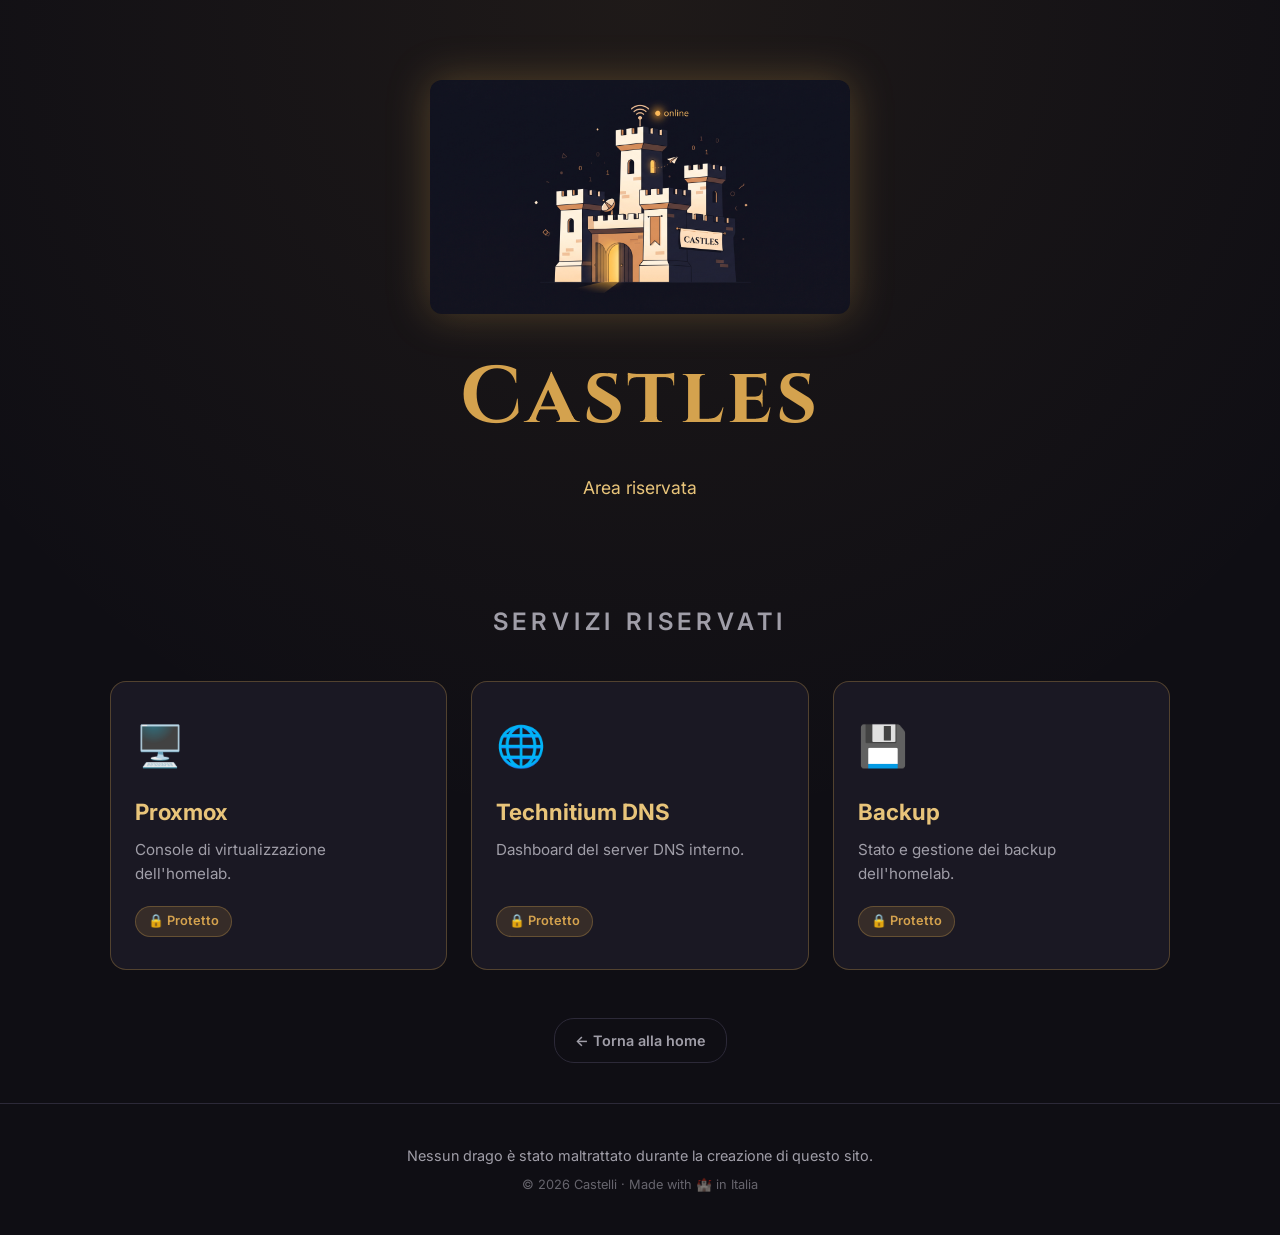
==== privato.html @ 6026bbfc "Add files via upload" ====
<!DOCTYPE html>
<html lang="it">
<head>
    <meta charset="UTF-8">
    <meta name="viewport" content="width=device-width, initial-scale=1.0">
    <title>Castles - Area riservata</title>
    <meta name="robots" content="noindex, nofollow">
    <link rel="stylesheet" href="style.css">
    <link rel="preconnect" href="https://fonts.googleapis.com">
    <link rel="preconnect" href="https://fonts.gstatic.com" crossorigin>
    <link href="https://fonts.googleapis.com/css2?family=Inter:wght@400;600;700;800&family=Cinzel:wght@600;700&display=swap" rel="stylesheet">
</head>
<body>

    <!-- HEADER -->
    <header class="hero">
        <div class="hero-castle">
            <img src="castle.jpg" alt="Il castello digitale dei Castelli">
        </div>
        <h1 class="hero-title">Castles</h1>
        <p class="hero-subtitle">Area riservata</p>
    </header>

    <!-- GRIGLIA DEI SERVIZI SENSIBILI -->
    <main class="services">
        <h2 class="services-title">Servizi riservati</h2>

        <div class="cards">

            <!-- Card: Proxmox -->
            <a href="https://proxmox.castles.it" class="card card-private" target="_blank" rel="noopener">
                <div class="card-icon">🖥️</div>
                <h3 class="card-title">Proxmox</h3>
                <p class="card-desc">Console di virtualizzazione dell'homelab.</p>
                <span class="card-badge">🔒 Protetto</span>
            </a>

            <!-- Card: Technitium -->
            <a href="https://technitium.castles.it" class="card card-private" target="_blank" rel="noopener">
                <div class="card-icon">🌐</div>
                <h3 class="card-title">Technitium DNS</h3>
                <p class="card-desc">Dashboard del server DNS interno.</p>
                <span class="card-badge">🔒 Protetto</span>
            </a>

            <!-- Card: Backup -->
            <a href="https://backup.castles.it" class="card card-private" target="_blank" rel="noopener">
                <div class="card-icon">💾</div>
                <h3 class="card-title">Backup</h3>
                <p class="card-desc">Stato e gestione dei backup dell'homelab.</p>
                <span class="card-badge">🔒 Protetto</span>
            </a>

        </div>

        <div class="private-link-wrap">
            <a href="index.html" class="private-link">← Torna alla home</a>
        </div>
    </main>

    <!-- FOOTER -->
    <footer class="footer">
        <p>Nessun drago è stato maltrattato durante la creazione di questo sito.</p>
        <p class="footer-small">© 2026 Castelli · Made with 🏰 in Italia</p>
    </footer>

</body>
</html>
---- style.css ----
/* RESET BASE */
* {
    margin: 0;
    padding: 0;
    box-sizing: border-box;
}

/* VARIABILI COLORE */
:root {
    --bg: #0f0e14;
    --bg-card: #1a1823;
    --bg-card-hover: #232030;
    --text: #f0eee8;
    --text-muted: #a09ea8;
    --accent: #d4a24e;      /* oro caldo */
    --accent-soft: #e8c47a;
    --border: #2c2938;
}

/* BODY */
body {
    font-family: 'Inter', sans-serif;
    background: var(--bg);
    color: var(--text);
    line-height: 1.6;
    min-height: 100vh;
    display: flex;
    flex-direction: column;
    background-image: radial-gradient(circle at 50% 0%, rgba(212, 162, 78, 0.08) 0%, transparent 60%);
}

/* HEADER / HERO */
.hero {
    text-align: center;
    padding: 80px 20px 60px;
}

.hero-castle {
    font-size: 5rem;
    line-height: 1;
    margin-bottom: 20px;
    filter: drop-shadow(0 0 20px rgba(212, 162, 78, 0.3));
}

.hero-title {
    font-family: 'Cinzel', serif;
    font-size: clamp(3rem, 8vw, 5rem);
    font-weight: 700;
    color: var(--accent);
    letter-spacing: 0.05em;
    margin-bottom: 12px;
}

.hero-subtitle {
    font-size: 1.1rem;
    color: var(--accent-soft);
    max-width: 500px;
    margin: 0 auto;
}

/* SERVIZI */
.services {
    flex: 1;
    max-width: 1100px;
    margin: 0 auto;
    padding: 40px 20px;
    width: 100%;
}

.services-title {
    text-align: center;
    font-size: 1.5rem;
    font-weight: 600;
    color: var(--text-muted);
    text-transform: uppercase;
    letter-spacing: 0.2em;
    margin-bottom: 40px;
}

.cards {
    display: grid;
    grid-template-columns: repeat(auto-fit, minmax(280px, 1fr));
    gap: 24px;
}

/* CARD */
.card {
    background: var(--bg-card);
    border: 1px solid var(--border);
    border-radius: 16px;
    padding: 32px 24px;
    text-decoration: none;
    color: var(--text);
    transition: all 0.25s ease;
    display: flex;
    flex-direction: column;
    align-items: flex-start;
    position: relative;
}

.card:hover {
    background: var(--bg-card-hover);
    border-color: var(--accent);
    transform: translateY(-4px);
    box-shadow: 0 12px 30px rgba(212, 162, 78, 0.15);
}

.card-private {
    border-color: rgba(212, 162, 78, 0.3);
}

.card-icon {
    font-size: 2.5rem;
    margin-bottom: 16px;
}

.card-title {
    font-size: 1.4rem;
    font-weight: 700;
    margin-bottom: 8px;
    color: var(--accent-soft);
}

.card-desc {
    font-size: 0.95rem;
    color: var(--text-muted);
    margin-bottom: 20px;
    flex: 1;
}

.card-badge {
    font-size: 0.8rem;
    padding: 4px 12px;
    border-radius: 20px;
    background: rgba(212, 162, 78, 0.15);
    color: var(--accent);
    border: 1px solid rgba(212, 162, 78, 0.3);
    font-weight: 600;
}

.card-badge-public {
    background: rgba(100, 200, 150, 0.1);
    color: #7bd9a5;
    border-color: rgba(100, 200, 150, 0.3);
}

/* LINK AREA RISERVATA */
.private-link-wrap {
    text-align: center;
    margin-top: 48px;
}

.private-link {
    display: inline-flex;
    align-items: center;
    gap: 8px;
    font-size: 0.9rem;
    font-weight: 600;
    color: var(--text-muted);
    text-decoration: none;
    padding: 10px 20px;
    border: 1px solid var(--border);
    border-radius: 20px;
    transition: all 0.25s ease;
}

.private-link:hover {
    color: var(--accent);
    border-color: var(--accent);
    background: rgba(212, 162, 78, 0.08);
}

/* FOOTER */
.footer {
    text-align: center;
    padding: 40px 20px;
    border-top: 1px solid var(--border);
    color: var(--text-muted);
    font-size: 0.9rem;
}

.footer-small {
    margin-top: 8px;
    font-size: 0.8rem;
    opacity: 0.6;
}

/* RESPONSIVE */
@media (max-width: 600px) {
    .hero {
        padding: 60px 20px 40px;
    }
    .hero-castle {
        font-size: 3.5rem;
    }
    .cards {
        grid-template-columns: 1fr;
    }
}
/* Immagine del castello */
.hero-castle img {
    max-width: 100%;
    width: 420px;
    height: auto;
    display: block;
    margin: 0 auto;
    border-radius: 12px;
}
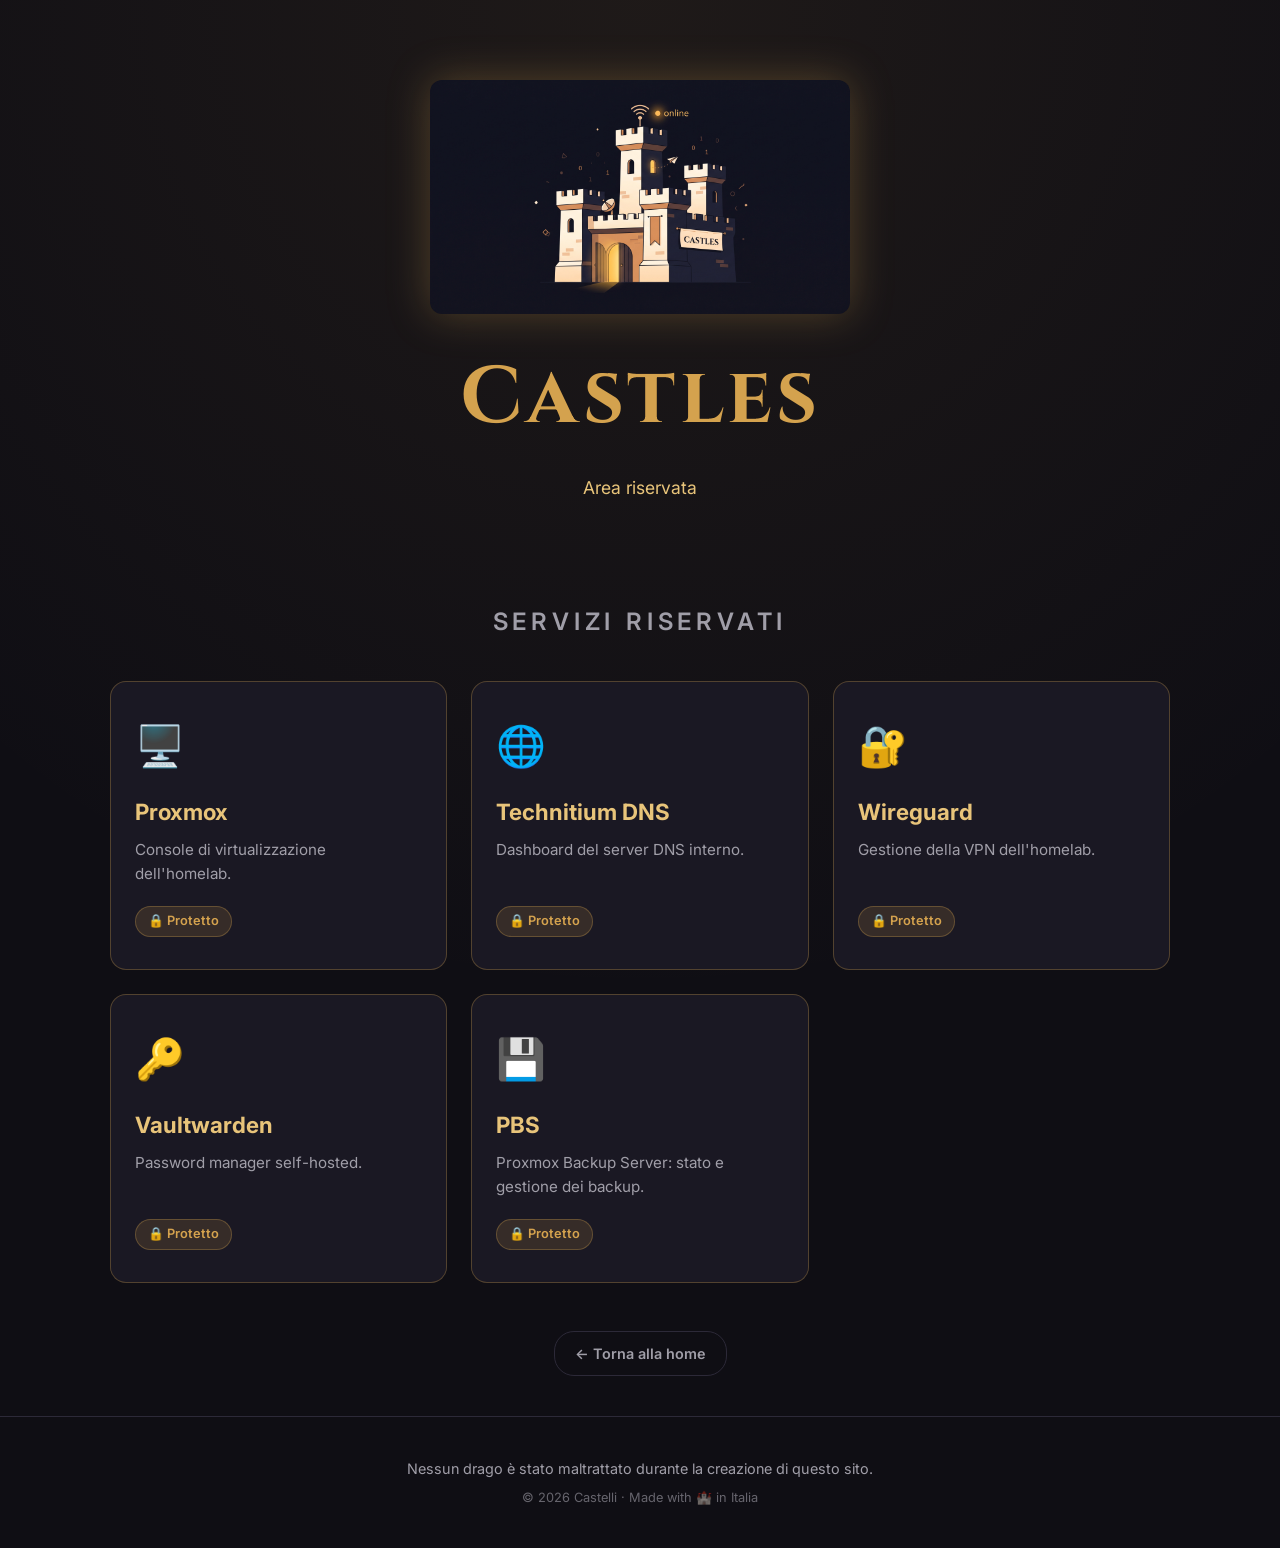
==== commit 07a4554e: "Add files via upload" ====
--- a/privato.html
+++ b/privato.html
@@ -43,11 +43,27 @@
                 <span class="card-badge">🔒 Protetto</span>
             </a>
 
-            <!-- Card: Backup -->
-            <a href="https://backup.castles.it" class="card card-private" target="_blank" rel="noopener">
+            <!-- Card: Wireguard -->
+            <a href="https://wireguard.castles.it" class="card card-private" target="_blank" rel="noopener">
+                <div class="card-icon">🔐</div>
+                <h3 class="card-title">Wireguard</h3>
+                <p class="card-desc">Gestione della VPN dell'homelab.</p>
+                <span class="card-badge">🔒 Protetto</span>
+            </a>
+
+            <!-- Card: Vaultwarden -->
+            <a href="https://vaultwarden.castles.it" class="card card-private" target="_blank" rel="noopener">
+                <div class="card-icon">🔑</div>
+                <h3 class="card-title">Vaultwarden</h3>
+                <p class="card-desc">Password manager self-hosted.</p>
+                <span class="card-badge">🔒 Protetto</span>
+            </a>
+
+            <!-- Card: PBS -->
+            <a href="https://pbs.castles.it" class="card card-private" target="_blank" rel="noopener">
                 <div class="card-icon">💾</div>
-                <h3 class="card-title">Backup</h3>
-                <p class="card-desc">Stato e gestione dei backup dell'homelab.</p>
+                <h3 class="card-title">PBS</h3>
+                <p class="card-desc">Proxmox Backup Server: stato e gestione dei backup.</p>
                 <span class="card-badge">🔒 Protetto</span>
             </a>
 
